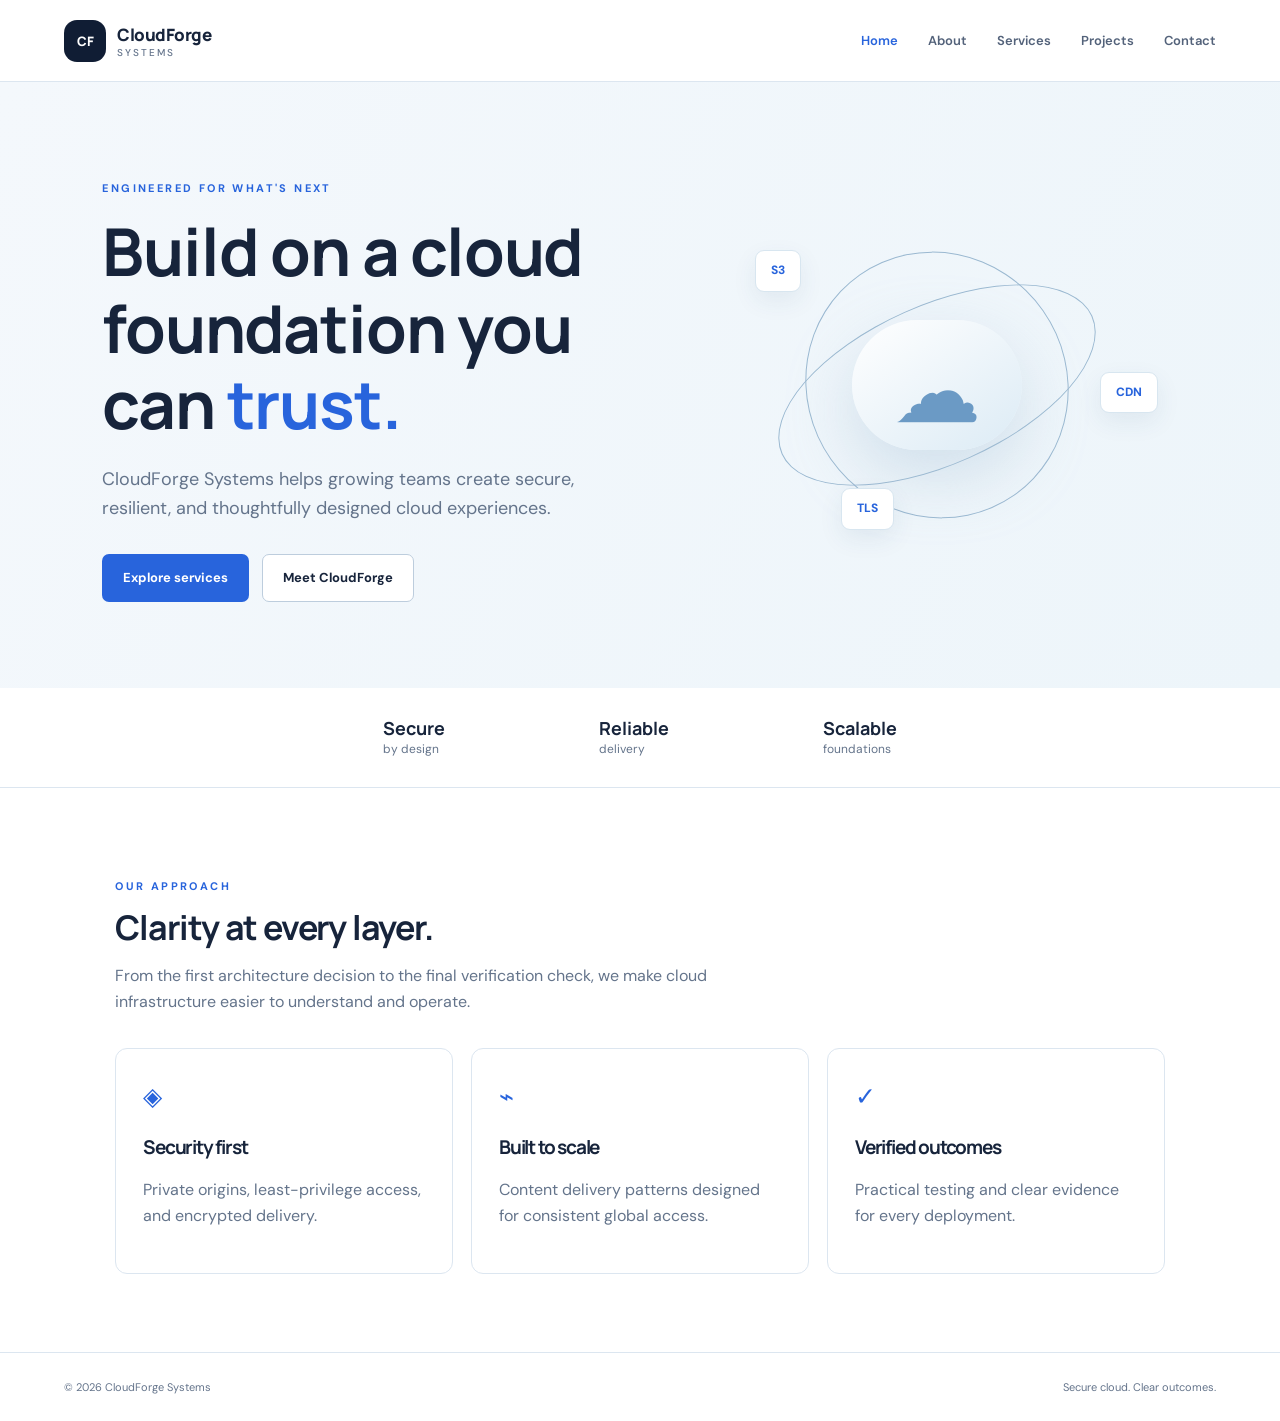
==== site/index.html @ 907c0964 "adding project 6 cicd implementation" ====
<!doctype html>
<html lang="en"><head><meta charset="utf-8"><meta name="viewport" content="width=device-width,initial-scale=1"><meta name="description" content="CloudForge Systems builds secure, reliable cloud foundations."><title>CloudForge Systems | Home</title><link rel="stylesheet" href="styles.css"></head>
<body><header class="site-header"><a class="brand" href="index.html"><span class="brand-mark">CF</span><span>CloudForge <small>Systems</small></span></a><button class="menu-toggle" aria-label="Toggle navigation" aria-expanded="false">☰</button><nav class="nav"><a href="index.html">Home</a><a href="about.html">About</a><a href="services.html">Services</a><a href="projects.html">Projects</a><a href="contact.html">Contact</a></nav></header>
<main><section class="hero"><div class="hero-copy"><p class="eyebrow">ENGINEERED FOR WHAT'S NEXT</p><h1>Build on a cloud foundation you can <em>trust.</em></h1><p class="lead">CloudForge Systems helps growing teams create secure, resilient, and thoughtfully designed cloud experiences.</p><div class="actions"><a class="button primary" href="services.html">Explore services</a><a class="button secondary" href="about.html">Meet CloudForge</a></div></div><div class="hero-art" role="img" aria-label="Abstract cloud infrastructure illustration"><div class="orbit orbit-one"></div><div class="orbit orbit-two"></div><div class="cloud">☁</div><div class="node node-a">S3</div><div class="node node-b">CDN</div><div class="node node-c">TLS</div></div></section>
<section class="stats"><div><strong>Secure</strong><span>by design</span></div><div><strong>Reliable</strong><span>delivery</span></div><div><strong>Scalable</strong><span>foundations</span></div></section>
<section class="section"><p class="eyebrow">OUR APPROACH</p><h2>Clarity at every layer.</h2><p class="section-intro">From the first architecture decision to the final verification check, we make cloud infrastructure easier to understand and operate.</p><div class="cards"><article class="card"><span class="card-icon">◈</span><h3>Security first</h3><p>Private origins, least-privilege access, and encrypted delivery.</p></article><article class="card"><span class="card-icon">⌁</span><h3>Built to scale</h3><p>Content delivery patterns designed for consistent global access.</p></article><article class="card"><span class="card-icon">✓</span><h3>Verified outcomes</h3><p>Practical testing and clear evidence for every deployment.</p></article></div></section></main>
<footer><span>© 2026 CloudForge Systems</span><span>Secure cloud. Clear outcomes.</span></footer><script src="script.js"></script></body></html>
---- site/styles.css ----
@import url('https://fonts.googleapis.com/css2?family=DM+Sans:wght@400;500;600;700&family=Manrope:wght@400;500;600;700;800&display=swap');
:root{--ink:#17243b;--muted:#64748b;--blue:#2864dc;--cyan:#7dd3d7;--pale:#eef5fb;--line:#dce6f0;--white:#fff;--navy:#101d34}*{box-sizing:border-box}html{scroll-behavior:smooth}body{margin:0;color:var(--ink);font-family:'DM Sans',sans-serif;background:#fff;line-height:1.65}.site-header{height:82px;padding:0 max(5vw,24px);display:flex;align-items:center;justify-content:space-between;border-bottom:1px solid var(--line);background:#ffffffed;position:sticky;top:0;z-index:10;backdrop-filter:blur(12px)}.brand{display:flex;gap:11px;align-items:center;color:var(--ink);text-decoration:none;font:800 17px Manrope,sans-serif;letter-spacing:-.5px}.brand small{display:block;color:var(--muted);font:500 10px 'DM Sans';letter-spacing:2px;text-transform:uppercase}.brand-mark{display:grid;place-items:center;width:42px;height:42px;border-radius:13px;background:var(--navy);color:white;font:800 13px Manrope;letter-spacing:0}.nav{display:flex;gap:30px}.nav a{font-size:13px;font-weight:600;color:#53627a;text-decoration:none}.nav a:hover,.nav a.active{color:var(--blue)}.menu-toggle{display:none;border:0;background:none;font-size:25px;color:var(--ink)}main{min-height:70vh}.hero{padding:86px max(8vw,28px);display:grid;grid-template-columns:1.05fr .95fr;align-items:center;gap:5vw;background:linear-gradient(115deg,#f4f8fc,#edf5fa)}.eyebrow{font-size:11px;letter-spacing:2.4px;font-weight:700;color:var(--blue)}h1,h2,h3{font-family:Manrope,sans-serif;line-height:1.16;letter-spacing:-1.2px}h1{font-size:clamp(39px,5.2vw,66px);max-width:700px;margin:16px 0 22px}h1 em{font-style:normal;color:var(--blue)}h2{font-size:34px;margin:12px 0}h3{font-size:19px}.lead{font-size:18px;color:var(--muted);max-width:620px}.actions{display:flex;gap:13px;margin-top:30px;flex-wrap:wrap}.button{display:inline-flex;align-items:center;justify-content:center;padding:12px 20px;border-radius:7px;text-decoration:none;font-weight:700;font-size:13px;border:1px solid transparent;cursor:pointer}.primary{background:var(--blue);color:#fff}.primary:hover{background:#174ebc}.secondary{border-color:#bdcddd;color:var(--ink);background:#fff}.hero-art{height:330px;position:relative;display:grid;place-items:center}.cloud{width:170px;height:130px;border-radius:70px;background:linear-gradient(145deg,#fff,#dcebf5);box-shadow:0 25px 65px #a8c1d66b;display:grid;place-items:center;font-size:88px;color:#6b9ac5;z-index:2}.orbit{position:absolute;border:1px solid #9bb9d1;border-radius:50%;transform:rotate(-24deg)}.orbit-one{width:340px;height:160px}.orbit-two{width:270px;height:260px;transform:rotate(55deg)}.node{position:absolute;background:white;border:1px solid #d8e6f0;padding:10px 15px;border-radius:9px;box-shadow:0 9px 25px #254c7114;font-weight:800;color:var(--blue);font-size:12px;z-index:3}.node-a{top:30px;left:12%}.node-b{right:4%;top:46%}.node-c{bottom:20px;left:30%}.stats{display:flex;justify-content:center;gap:12vw;padding:28px 20px;border-bottom:1px solid var(--line)}.stats div{display:flex;flex-direction:column}.stats strong{font:700 18px Manrope}.stats span{font-size:12px;color:var(--muted)}.section,.page{padding:78px max(9vw,28px);max-width:1400px;margin:auto}.section-intro{color:var(--muted);max-width:650px}.cards{display:grid;grid-template-columns:repeat(3,1fr);gap:18px;margin-top:32px}.card{padding:27px;border:1px solid var(--line);border-radius:12px;background:white}.card p,.page p{color:var(--muted)}.card-icon{font-size:25px;color:var(--blue)}.page h1{font-size:clamp(38px,5vw,58px)}.split{display:grid;grid-template-columns:1.4fr .8fr;gap:50px;margin-top:45px}.check-list{padding-left:20px;color:var(--muted)}.check-list li{margin:12px 0}.quote{background:var(--pale);border-radius:12px;padding:32px;font:600 22px Manrope;align-self:start}.quote small{display:block;margin-top:20px;color:var(--muted);font:12px 'DM Sans'}.callout{background:var(--pale);padding:35px;border-radius:12px;margin-top:45px}.callout p{color:var(--muted)}.project-list{margin-top:35px}.project{display:grid;grid-template-columns:75px 1fr;gap:20px;padding:28px 0;border-bottom:1px solid var(--line)}.project-number{font:800 30px Manrope;color:#8ba9c5}.project h2{font-size:23px}.tag{font-size:11px;color:var(--blue);background:#edf4ff;padding:6px 10px;border-radius:20px}.contact-form{max-width:620px;margin-top:30px;display:grid;gap:18px}.contact-form label{font-size:13px;font-weight:700}.contact-form input,.contact-form textarea{display:block;width:100%;margin-top:7px;border:1px solid var(--line);border-radius:7px;padding:12px;font:14px 'DM Sans';color:var(--ink)}.form-status{min-height:25px}.not-found{min-height:100vh;display:flex;flex-direction:column;align-items:center;justify-content:center;text-align:center;padding:30px;background:var(--pale)}.not-found h1{font-size:46px}.not-found p{color:var(--muted)}.large{width:60px;height:60px;font-size:18px}footer{padding:25px max(5vw,24px);display:flex;justify-content:space-between;border-top:1px solid var(--line);font-size:11px;color:var(--muted)}@media(max-width:760px){.site-header{height:70px}.menu-toggle{display:block}.nav{display:none;position:absolute;top:69px;left:0;right:0;padding:18px 25px;background:white;border-bottom:1px solid var(--line);flex-direction:column;gap:15px}.nav.open{display:flex}.hero{grid-template-columns:1fr;padding-top:58px}.hero-art{height:250px}.orbit-one{width:280px}.orbit-two{width:230px;height:220px}.cards{grid-template-columns:1fr}.stats{gap:9vw}.split{grid-template-columns:1fr}.page,.section{padding-top:55px;padding-bottom:55px}footer{gap:10px;flex-wrap:wrap}}
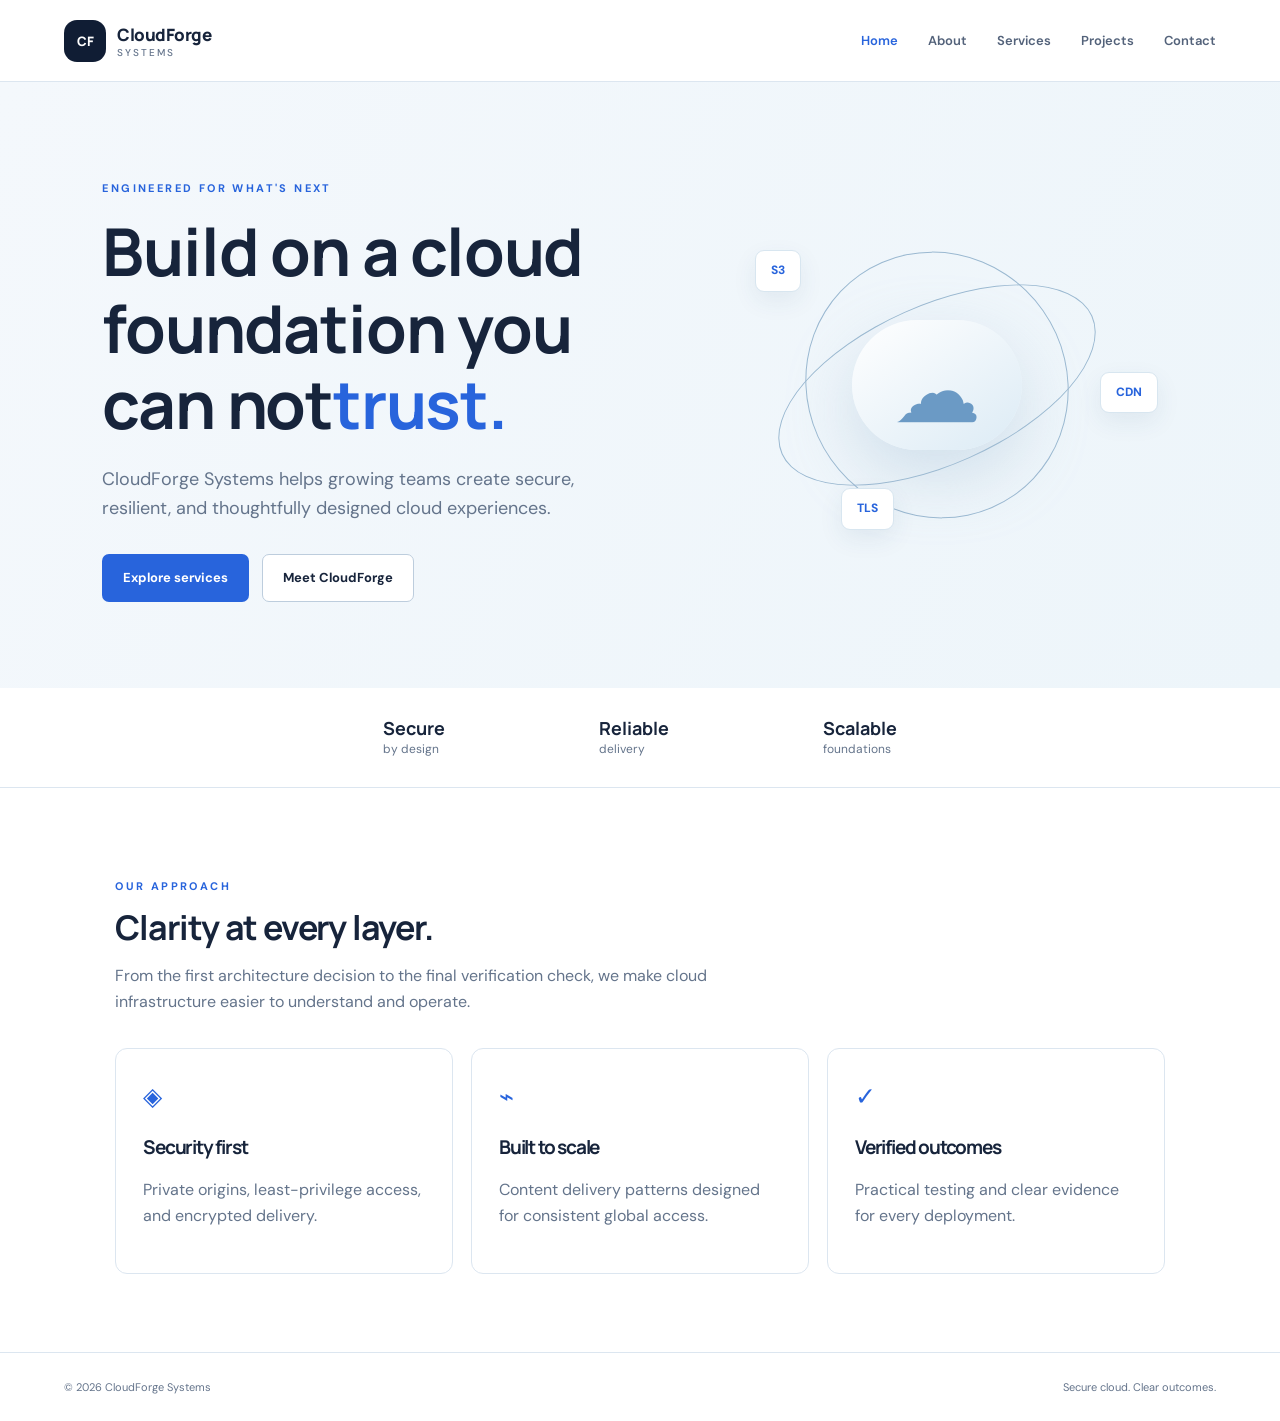
==== commit a9743aab: "testing pipeline" ====
--- a/site/index.html
+++ b/site/index.html
@@ -1,7 +1,7 @@
 <!doctype html>
 <html lang="en"><head><meta charset="utf-8"><meta name="viewport" content="width=device-width,initial-scale=1"><meta name="description" content="CloudForge Systems builds secure, reliable cloud foundations."><title>CloudForge Systems | Home</title><link rel="stylesheet" href="styles.css"></head>
 <body><header class="site-header"><a class="brand" href="index.html"><span class="brand-mark">CF</span><span>CloudForge <small>Systems</small></span></a><button class="menu-toggle" aria-label="Toggle navigation" aria-expanded="false">☰</button><nav class="nav"><a href="index.html">Home</a><a href="about.html">About</a><a href="services.html">Services</a><a href="projects.html">Projects</a><a href="contact.html">Contact</a></nav></header>
-<main><section class="hero"><div class="hero-copy"><p class="eyebrow">ENGINEERED FOR WHAT'S NEXT</p><h1>Build on a cloud foundation you can <em>trust.</em></h1><p class="lead">CloudForge Systems helps growing teams create secure, resilient, and thoughtfully designed cloud experiences.</p><div class="actions"><a class="button primary" href="services.html">Explore services</a><a class="button secondary" href="about.html">Meet CloudForge</a></div></div><div class="hero-art" role="img" aria-label="Abstract cloud infrastructure illustration"><div class="orbit orbit-one"></div><div class="orbit orbit-two"></div><div class="cloud">☁</div><div class="node node-a">S3</div><div class="node node-b">CDN</div><div class="node node-c">TLS</div></div></section>
+<main><section class="hero"><div class="hero-copy"><p class="eyebrow">ENGINEERED FOR WHAT'S NEXT</p><h1>Build on a cloud foundation you can not<em>trust.</em></h1><p class="lead">CloudForge Systems helps growing teams create secure, resilient, and thoughtfully designed cloud experiences.</p><div class="actions"><a class="button primary" href="services.html">Explore services</a><a class="button secondary" href="about.html">Meet CloudForge</a></div></div><div class="hero-art" role="img" aria-label="Abstract cloud infrastructure illustration"><div class="orbit orbit-one"></div><div class="orbit orbit-two"></div><div class="cloud">☁</div><div class="node node-a">S3</div><div class="node node-b">CDN</div><div class="node node-c">TLS</div></div></section>
 <section class="stats"><div><strong>Secure</strong><span>by design</span></div><div><strong>Reliable</strong><span>delivery</span></div><div><strong>Scalable</strong><span>foundations</span></div></section>
 <section class="section"><p class="eyebrow">OUR APPROACH</p><h2>Clarity at every layer.</h2><p class="section-intro">From the first architecture decision to the final verification check, we make cloud infrastructure easier to understand and operate.</p><div class="cards"><article class="card"><span class="card-icon">◈</span><h3>Security first</h3><p>Private origins, least-privilege access, and encrypted delivery.</p></article><article class="card"><span class="card-icon">⌁</span><h3>Built to scale</h3><p>Content delivery patterns designed for consistent global access.</p></article><article class="card"><span class="card-icon">✓</span><h3>Verified outcomes</h3><p>Practical testing and clear evidence for every deployment.</p></article></div></section></main>
 <footer><span>© 2026 CloudForge Systems</span><span>Secure cloud. Clear outcomes.</span></footer><script src="script.js"></script></body></html>
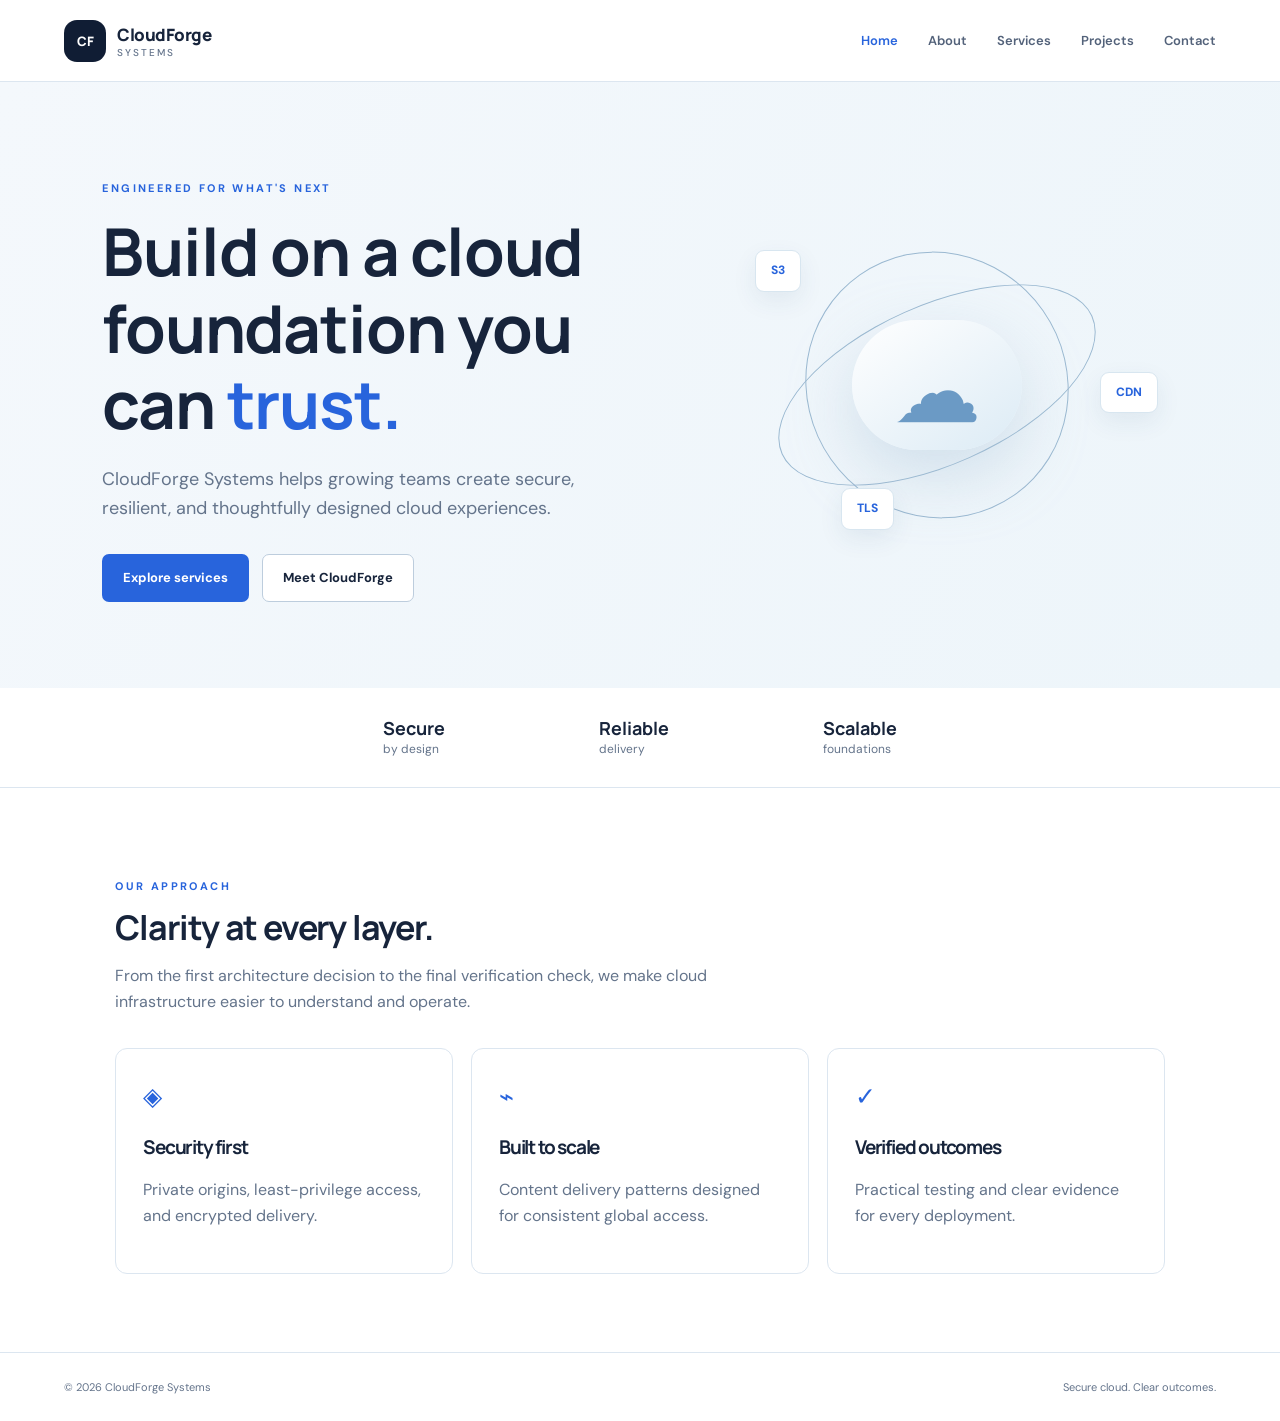
==== commit cfb5fa4e: "removing previous change testing validation" ====
--- a/site/index.html
+++ b/site/index.html
@@ -1,7 +1,7 @@
 <!doctype html>
 <html lang="en"><head><meta charset="utf-8"><meta name="viewport" content="width=device-width,initial-scale=1"><meta name="description" content="CloudForge Systems builds secure, reliable cloud foundations."><title>CloudForge Systems | Home</title><link rel="stylesheet" href="styles.css"></head>
 <body><header class="site-header"><a class="brand" href="index.html"><span class="brand-mark">CF</span><span>CloudForge <small>Systems</small></span></a><button class="menu-toggle" aria-label="Toggle navigation" aria-expanded="false">☰</button><nav class="nav"><a href="index.html">Home</a><a href="about.html">About</a><a href="services.html">Services</a><a href="projects.html">Projects</a><a href="contact.html">Contact</a></nav></header>
-<main><section class="hero"><div class="hero-copy"><p class="eyebrow">ENGINEERED FOR WHAT'S NEXT</p><h1>Build on a cloud foundation you can not<em>trust.</em></h1><p class="lead">CloudForge Systems helps growing teams create secure, resilient, and thoughtfully designed cloud experiences.</p><div class="actions"><a class="button primary" href="services.html">Explore services</a><a class="button secondary" href="about.html">Meet CloudForge</a></div></div><div class="hero-art" role="img" aria-label="Abstract cloud infrastructure illustration"><div class="orbit orbit-one"></div><div class="orbit orbit-two"></div><div class="cloud">☁</div><div class="node node-a">S3</div><div class="node node-b">CDN</div><div class="node node-c">TLS</div></div></section>
+<main><section class="hero"><div class="hero-copy"><p class="eyebrow">ENGINEERED FOR WHAT'S NEXT</p><h1>Build on a cloud foundation you can <em>trust.</em></h1><p class="lead">CloudForge Systems helps growing teams create secure, resilient, and thoughtfully designed cloud experiences.</p><div class="actions"><a class="button primary" href="services.html">Explore services</a><a class="button secondary" href="about.html">Meet CloudForge</a></div></div><div class="hero-art" role="img" aria-label="Abstract cloud infrastructure illustration"><div class="orbit orbit-one"></div><div class="orbit orbit-two"></div><div class="cloud">☁</div><div class="node node-a">S3</div><div class="node node-b">CDN</div><div class="node node-c">TLS</div></div></section>
 <section class="stats"><div><strong>Secure</strong><span>by design</span></div><div><strong>Reliable</strong><span>delivery</span></div><div><strong>Scalable</strong><span>foundations</span></div></section>
 <section class="section"><p class="eyebrow">OUR APPROACH</p><h2>Clarity at every layer.</h2><p class="section-intro">From the first architecture decision to the final verification check, we make cloud infrastructure easier to understand and operate.</p><div class="cards"><article class="card"><span class="card-icon">◈</span><h3>Security first</h3><p>Private origins, least-privilege access, and encrypted delivery.</p></article><article class="card"><span class="card-icon">⌁</span><h3>Built to scale</h3><p>Content delivery patterns designed for consistent global access.</p></article><article class="card"><span class="card-icon">✓</span><h3>Verified outcomes</h3><p>Practical testing and clear evidence for every deployment.</p></article></div></section></main>
 <footer><span>© 2026 CloudForge Systems</span><span>Secure cloud. Clear outcomes.</span></footer><script src="script.js"></script></body></html>
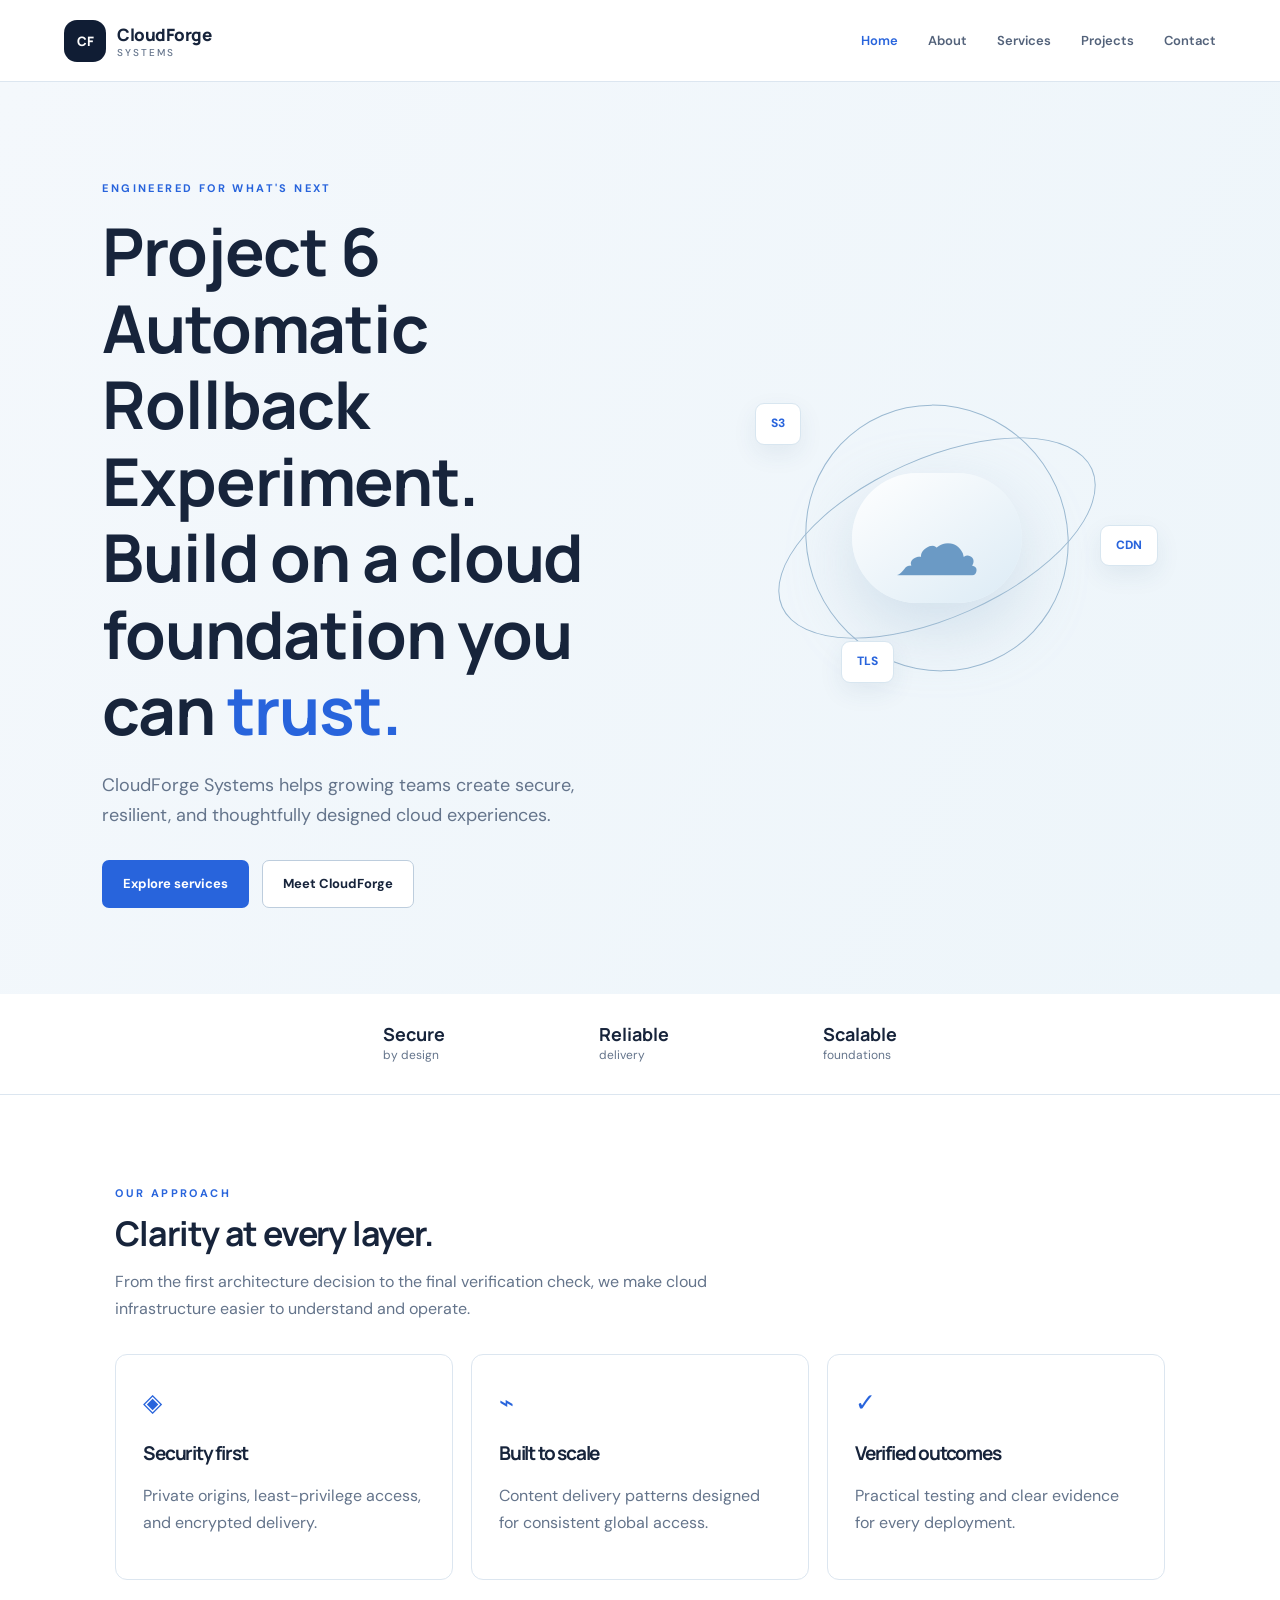
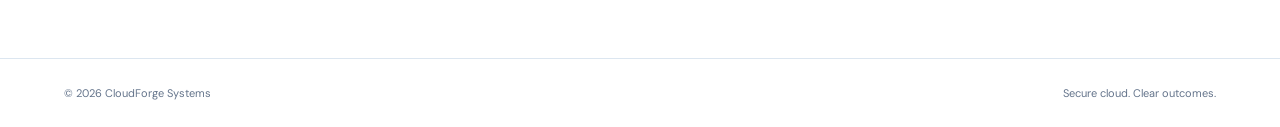
==== commit d144cab6: "testing automatic rollback" ====
--- a/site/index.html
+++ b/site/index.html
@@ -1,7 +1,7 @@
 <!doctype html>
 <html lang="en"><head><meta charset="utf-8"><meta name="viewport" content="width=device-width,initial-scale=1"><meta name="description" content="CloudForge Systems builds secure, reliable cloud foundations."><title>CloudForge Systems | Home</title><link rel="stylesheet" href="styles.css"></head>
 <body><header class="site-header"><a class="brand" href="index.html"><span class="brand-mark">CF</span><span>CloudForge <small>Systems</small></span></a><button class="menu-toggle" aria-label="Toggle navigation" aria-expanded="false">☰</button><nav class="nav"><a href="index.html">Home</a><a href="about.html">About</a><a href="services.html">Services</a><a href="projects.html">Projects</a><a href="contact.html">Contact</a></nav></header>
-<main><section class="hero"><div class="hero-copy"><p class="eyebrow">ENGINEERED FOR WHAT'S NEXT</p><h1>Build on a cloud foundation you can <em>trust.</em></h1><p class="lead">CloudForge Systems helps growing teams create secure, resilient, and thoughtfully designed cloud experiences.</p><div class="actions"><a class="button primary" href="services.html">Explore services</a><a class="button secondary" href="about.html">Meet CloudForge</a></div></div><div class="hero-art" role="img" aria-label="Abstract cloud infrastructure illustration"><div class="orbit orbit-one"></div><div class="orbit orbit-two"></div><div class="cloud">☁</div><div class="node node-a">S3</div><div class="node node-b">CDN</div><div class="node node-c">TLS</div></div></section>
+<main><section class="hero"><div class="hero-copy"><p class="eyebrow">ENGINEERED FOR WHAT'S NEXT</p><h1>Project 6 Automatic Rollback Experiment. Build on a cloud foundation you can <em>trust.</em></h1><p class="lead">CloudForge Systems helps growing teams create secure, resilient, and thoughtfully designed cloud experiences.</p><div class="actions"><a class="button primary" href="services.html">Explore services</a><a class="button secondary" href="about.html">Meet CloudForge</a></div></div><div class="hero-art" role="img" aria-label="Abstract cloud infrastructure illustration"><div class="orbit orbit-one"></div><div class="orbit orbit-two"></div><div class="cloud">☁</div><div class="node node-a">S3</div><div class="node node-b">CDN</div><div class="node node-c">TLS</div></div></section>
 <section class="stats"><div><strong>Secure</strong><span>by design</span></div><div><strong>Reliable</strong><span>delivery</span></div><div><strong>Scalable</strong><span>foundations</span></div></section>
 <section class="section"><p class="eyebrow">OUR APPROACH</p><h2>Clarity at every layer.</h2><p class="section-intro">From the first architecture decision to the final verification check, we make cloud infrastructure easier to understand and operate.</p><div class="cards"><article class="card"><span class="card-icon">◈</span><h3>Security first</h3><p>Private origins, least-privilege access, and encrypted delivery.</p></article><article class="card"><span class="card-icon">⌁</span><h3>Built to scale</h3><p>Content delivery patterns designed for consistent global access.</p></article><article class="card"><span class="card-icon">✓</span><h3>Verified outcomes</h3><p>Practical testing and clear evidence for every deployment.</p></article></div></section></main>
 <footer><span>© 2026 CloudForge Systems</span><span>Secure cloud. Clear outcomes.</span></footer><script src="script.js"></script></body></html>
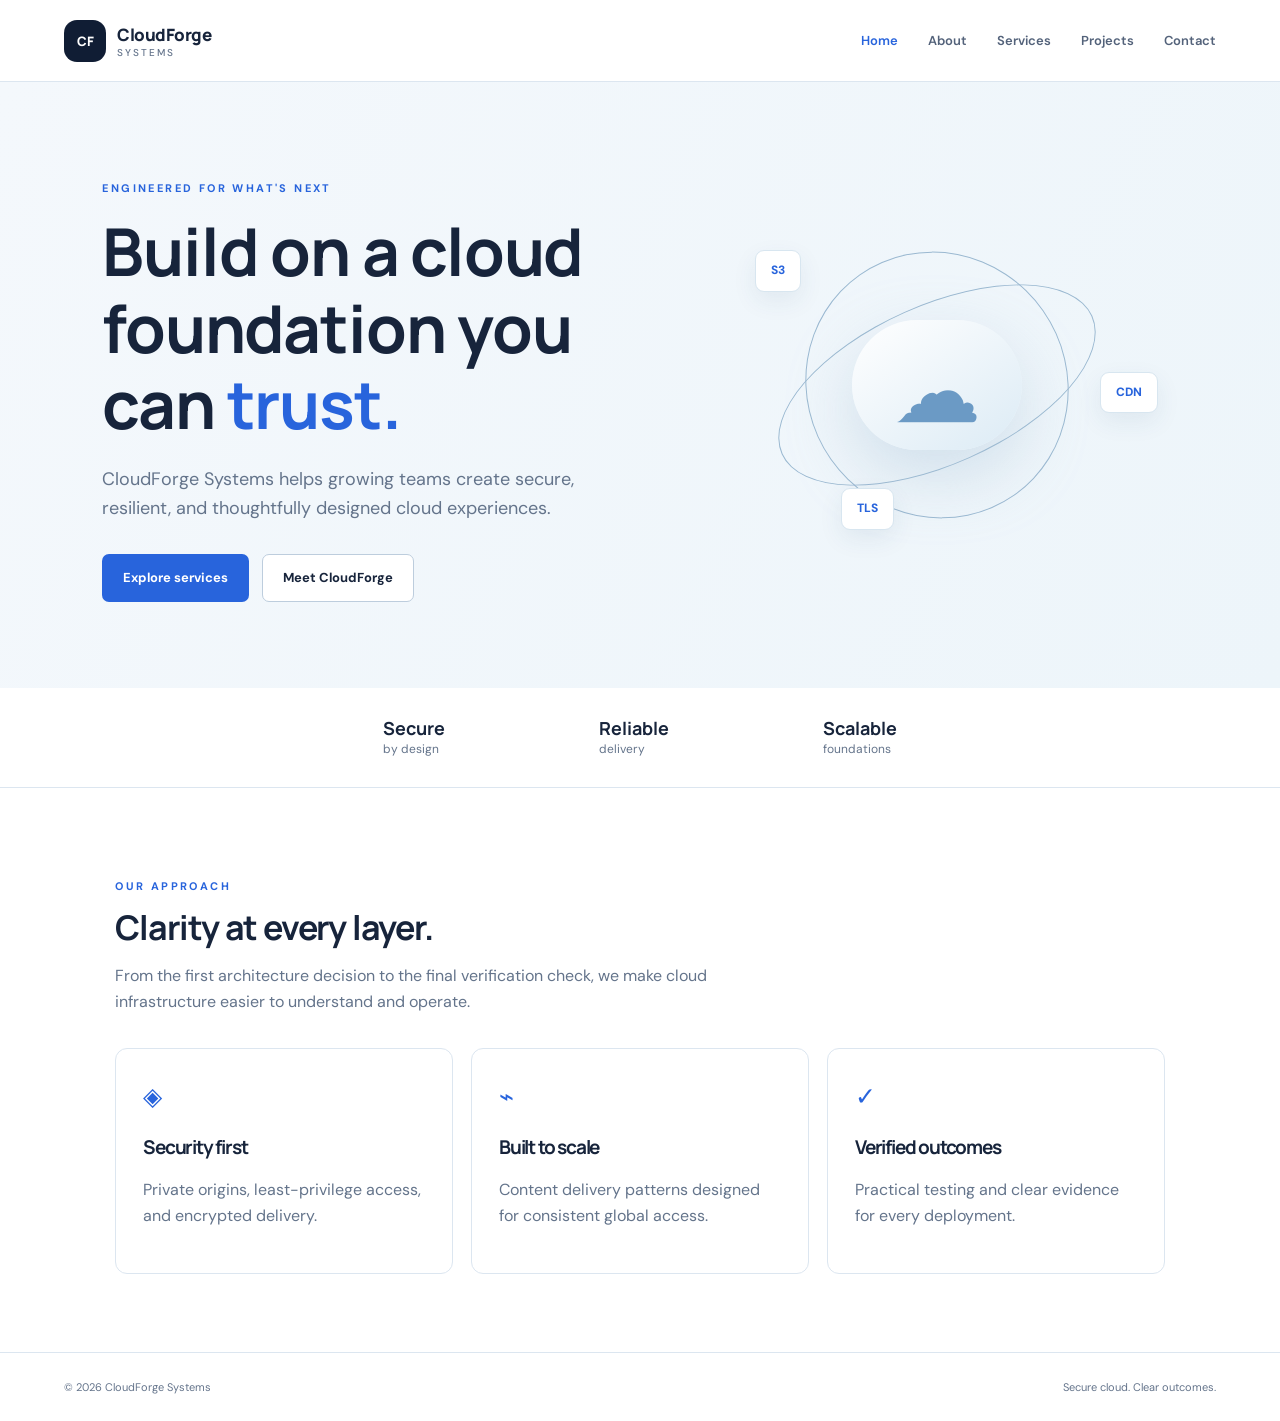
==== commit 7b64a2bb: "restoring release" ====
--- a/site/index.html
+++ b/site/index.html
@@ -1,7 +1,7 @@
 <!doctype html>
 <html lang="en"><head><meta charset="utf-8"><meta name="viewport" content="width=device-width,initial-scale=1"><meta name="description" content="CloudForge Systems builds secure, reliable cloud foundations."><title>CloudForge Systems | Home</title><link rel="stylesheet" href="styles.css"></head>
 <body><header class="site-header"><a class="brand" href="index.html"><span class="brand-mark">CF</span><span>CloudForge <small>Systems</small></span></a><button class="menu-toggle" aria-label="Toggle navigation" aria-expanded="false">☰</button><nav class="nav"><a href="index.html">Home</a><a href="about.html">About</a><a href="services.html">Services</a><a href="projects.html">Projects</a><a href="contact.html">Contact</a></nav></header>
-<main><section class="hero"><div class="hero-copy"><p class="eyebrow">ENGINEERED FOR WHAT'S NEXT</p><h1>Project 6 Automatic Rollback Experiment. Build on a cloud foundation you can <em>trust.</em></h1><p class="lead">CloudForge Systems helps growing teams create secure, resilient, and thoughtfully designed cloud experiences.</p><div class="actions"><a class="button primary" href="services.html">Explore services</a><a class="button secondary" href="about.html">Meet CloudForge</a></div></div><div class="hero-art" role="img" aria-label="Abstract cloud infrastructure illustration"><div class="orbit orbit-one"></div><div class="orbit orbit-two"></div><div class="cloud">☁</div><div class="node node-a">S3</div><div class="node node-b">CDN</div><div class="node node-c">TLS</div></div></section>
+<main><section class="hero"><div class="hero-copy"><p class="eyebrow">ENGINEERED FOR WHAT'S NEXT</p><h1>Build on a cloud foundation you can <em>trust.</em></h1><p class="lead">CloudForge Systems helps growing teams create secure, resilient, and thoughtfully designed cloud experiences.</p><div class="actions"><a class="button primary" href="services.html">Explore services</a><a class="button secondary" href="about.html">Meet CloudForge</a></div></div><div class="hero-art" role="img" aria-label="Abstract cloud infrastructure illustration"><div class="orbit orbit-one"></div><div class="orbit orbit-two"></div><div class="cloud">☁</div><div class="node node-a">S3</div><div class="node node-b">CDN</div><div class="node node-c">TLS</div></div></section>
 <section class="stats"><div><strong>Secure</strong><span>by design</span></div><div><strong>Reliable</strong><span>delivery</span></div><div><strong>Scalable</strong><span>foundations</span></div></section>
 <section class="section"><p class="eyebrow">OUR APPROACH</p><h2>Clarity at every layer.</h2><p class="section-intro">From the first architecture decision to the final verification check, we make cloud infrastructure easier to understand and operate.</p><div class="cards"><article class="card"><span class="card-icon">◈</span><h3>Security first</h3><p>Private origins, least-privilege access, and encrypted delivery.</p></article><article class="card"><span class="card-icon">⌁</span><h3>Built to scale</h3><p>Content delivery patterns designed for consistent global access.</p></article><article class="card"><span class="card-icon">✓</span><h3>Verified outcomes</h3><p>Practical testing and clear evidence for every deployment.</p></article></div></section></main>
 <footer><span>© 2026 CloudForge Systems</span><span>Secure cloud. Clear outcomes.</span></footer><script src="script.js"></script></body></html>
